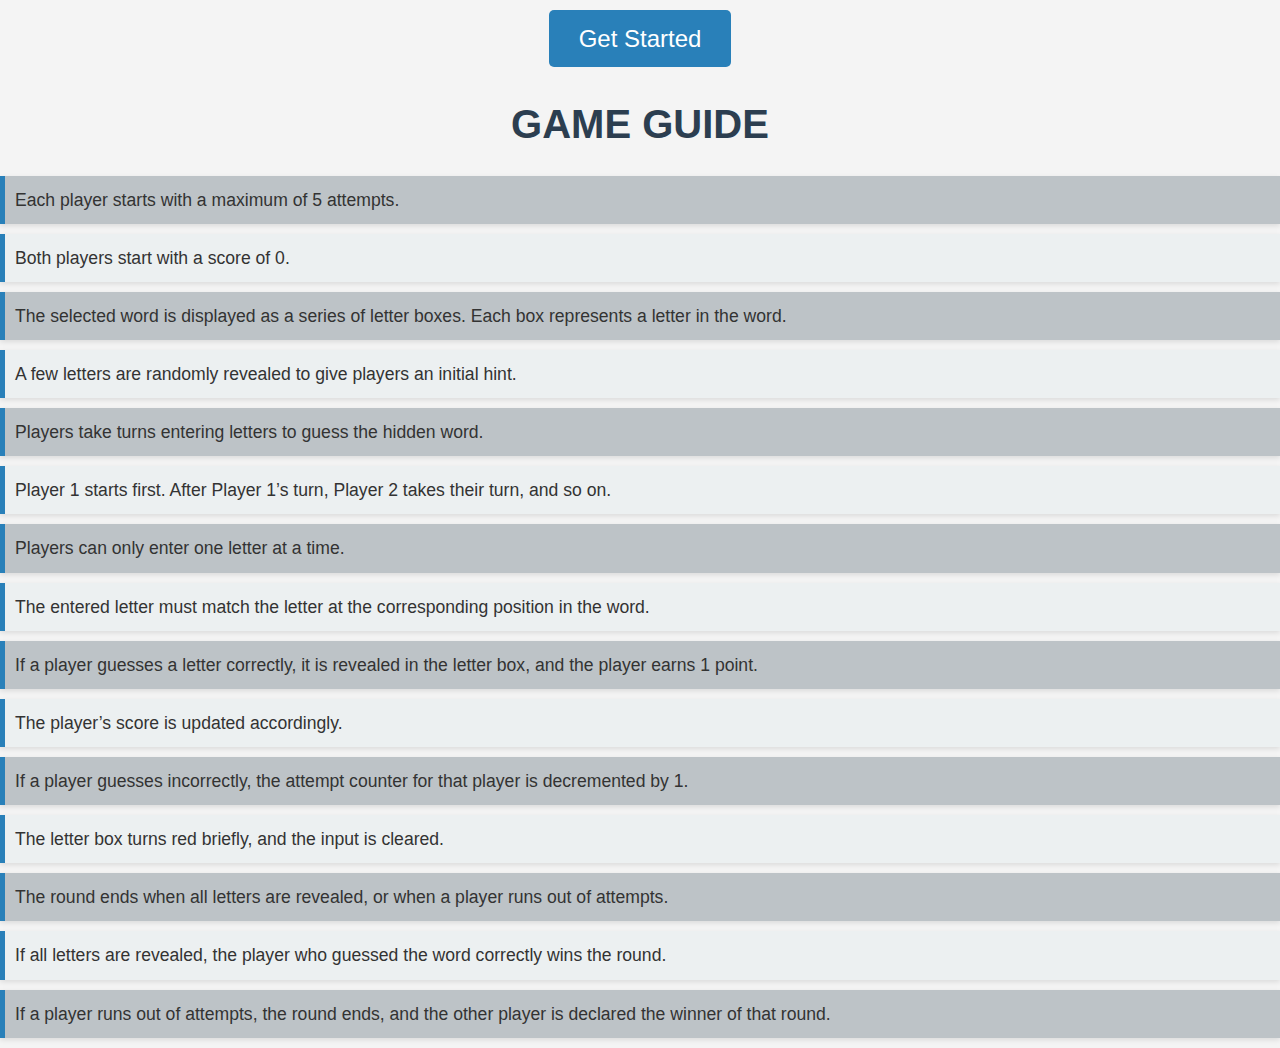
==== word_game/guide.html @ af890c85 "new features" ====
<!DOCTYPE html>
<html lang="en">
<head>
    <meta charset="UTF-8">
    <meta name="viewport" content="width=device-width, initial-scale=1.0">
    <title>Document</title>
    <link rel="stylesheet" href="guide.css">
</head>
<body>
    
<div class="intro"><a href="difficulty.html">Get Started</a></div>

    <h2>GAME GUIDE</h2>
        <ul>
        <li>Each player starts with a maximum of 5 attempts.</li>
        <li>Both players start with a score of 0.</li>
       
                <li>The selected word is displayed as a series of letter boxes. Each box represents a letter in the word.</li>
                <li>A few letters are randomly revealed to give players an initial hint.</li>
           
      
                <li>Players take turns entering letters to guess the hidden word.</li>
                <li>Player 1 starts first. After Player 1’s turn, Player 2 takes their turn, and so on.</li>
         
                <li>Players can only enter one letter at a time.</li>
                <li>The entered letter must match the letter at the corresponding position in the word.</li>
      
                <li>If a player guesses a letter correctly, it is revealed in the letter box, and the player earns 1 point.</li>
                <li>The player’s score is updated accordingly.</li>
    
                <li>If a player guesses incorrectly, the attempt counter for that player is decremented by 1.</li>
                <li>The letter box turns red briefly, and the input is cleared.</li>
            
                <li>The round ends when all letters are revealed, or when a player runs out of attempts.</li>
                <li>If all letters are revealed, the player who guessed the word correctly wins the round.</li>
                <li>If a player runs out of attempts, the round ends, and the other player is declared the winner of that round.</li>
            
        </ul>
</body>
</html>
---- word_game/guide.css ----
/* style.css */

body {
    font-family: 'Arial', sans-serif;
    margin: 0;
    padding: 0;
    background-color: #f4f4f4;
    color: #333;
    line-height: 1.6;
}

.container {
    max-width: 800px;
    margin: auto;
    padding: 20px;
}

h2 {
    text-align: center;
    color: #2c3e50;
    font-size: 2.5rem;
    margin-bottom: 20px;
}

ul {
    list-style: none;
    padding: 0;
    margin: 0;
}

li {
    background: #ecf0f1;
    margin: 10px 0;
    padding: 10px;
    border-left: 5px solid #2980b9;
    box-shadow: 0 2px 5px rgba(0, 0, 0, 0.1);
    font-size: 1.1rem;
}

li:nth-child(odd) {
    background: #bdc3c7;
}

.intro {
    text-align: center;
    margin: 20px 0;
}

.intro a {
    text-decoration: none;
    color: white;
    background: #2980b9;
    padding: 15px 30px;
    border-radius: 5px;
    font-size: 1.5rem;
    transition: background 0.3s ease;
}

.intro a:hover {
    background: #3498db;
}

/* Responsive adjustments */
@media (max-width: 600px) {
    h2 {
        font-size: 2rem;
    }

    .intro a {
        font-size: 1.2rem;
        padding: 10px 20px;
    }

    li {
        font-size: 1rem;
    }
}
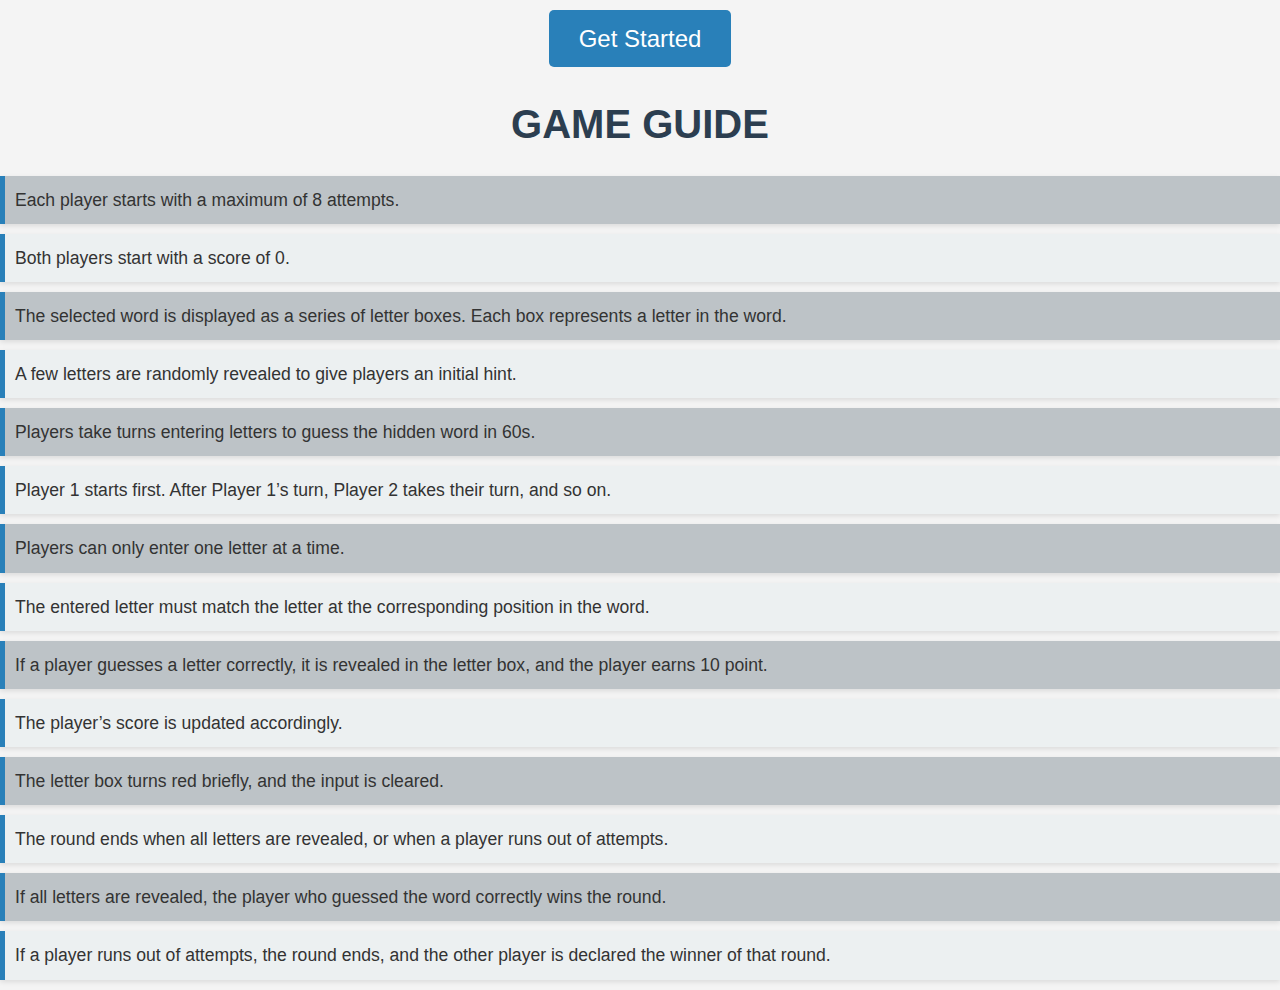
==== commit b0c0335c: "minor updates" ====
--- a/word_game/guide.html
+++ b/word_game/guide.html
@@ -12,23 +12,23 @@
 
     <h2>GAME GUIDE</h2>
         <ul>
-        <li>Each player starts with a maximum of 5 attempts.</li>
+        <li>Each player starts with a maximum of 8 attempts.</li>
         <li>Both players start with a score of 0.</li>
        
                 <li>The selected word is displayed as a series of letter boxes. Each box represents a letter in the word.</li>
                 <li>A few letters are randomly revealed to give players an initial hint.</li>
            
       
-                <li>Players take turns entering letters to guess the hidden word.</li>
+                <li>Players take turns entering letters to guess the hidden word in 60s.</li>
                 <li>Player 1 starts first. After Player 1’s turn, Player 2 takes their turn, and so on.</li>
          
                 <li>Players can only enter one letter at a time.</li>
                 <li>The entered letter must match the letter at the corresponding position in the word.</li>
       
-                <li>If a player guesses a letter correctly, it is revealed in the letter box, and the player earns 1 point.</li>
+                <li>If a player guesses a letter correctly, it is revealed in the letter box, and the player earns 10 point.</li>
                 <li>The player’s score is updated accordingly.</li>
     
-                <li>If a player guesses incorrectly, the attempt counter for that player is decremented by 1.</li>
+                
                 <li>The letter box turns red briefly, and the input is cleared.</li>
             
                 <li>The round ends when all letters are revealed, or when a player runs out of attempts.</li>
